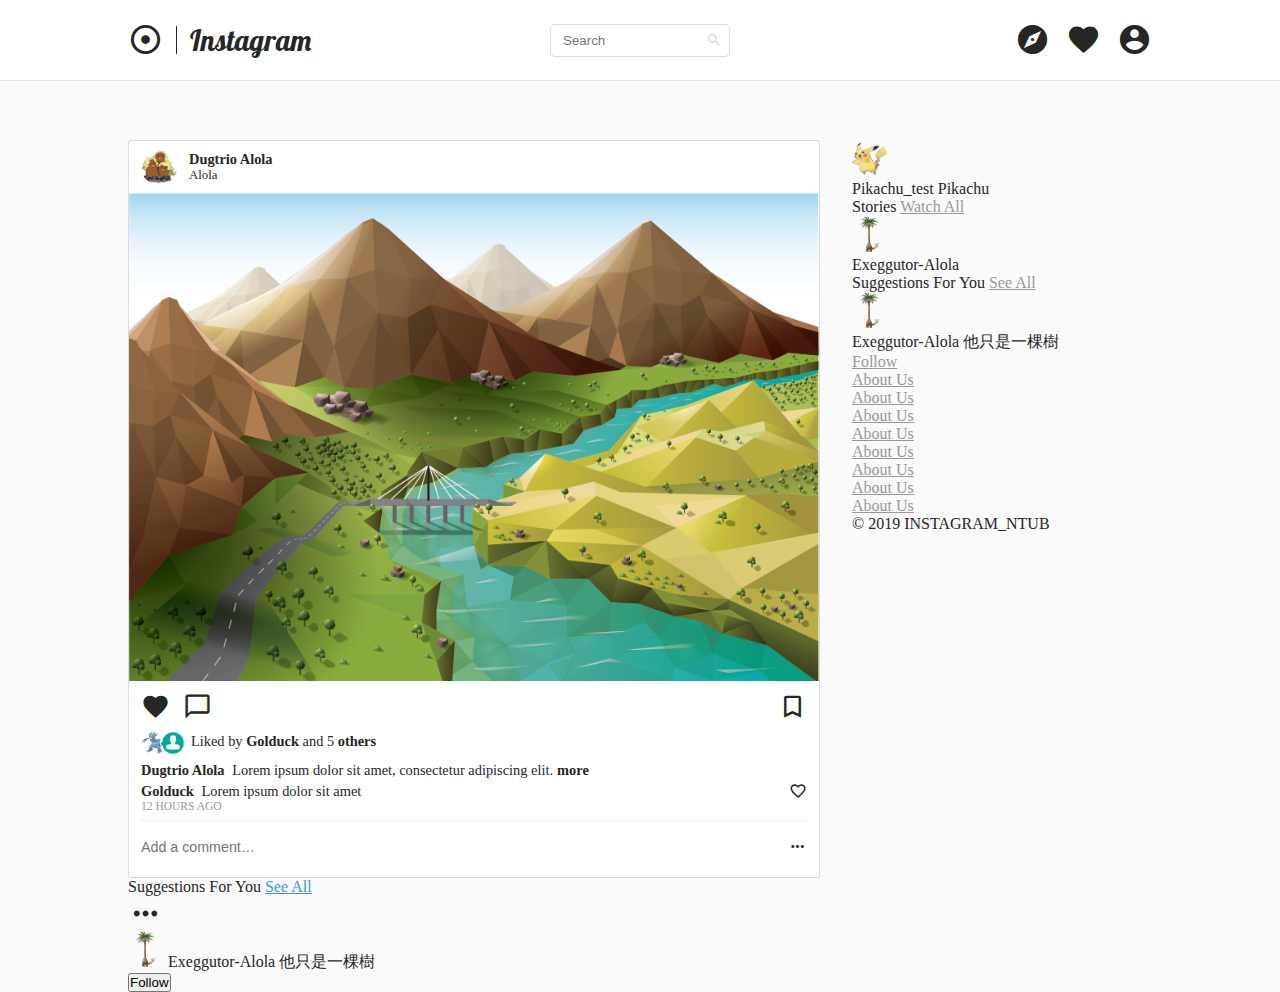
==== index.html @ 0fb7c36b "feat: post - footer" ====
<!DOCTYPE html>
<html lang="en">

<head>
  <meta charset="UTF-8">
  <meta name="viewport"
        content="width=device-width, initial-scale=1.0">
  <meta http-equiv="X-UA-Compatible"
        content="ie=edge">
  <title>Instagram</title>
  <link href="https://fonts.googleapis.com/icon?family=Material+Icons"
        rel="stylesheet">
  <link href="https://fonts.googleapis.com/css?family=Lobster"
        rel="stylesheet">
  <link rel="stylesheet"
        href="css/style.css">
  <link rel="stylesheet"
        href="css/layout.css">
  <link rel="stylesheet"
        href="css/component.css">
</head>

<body>
  <header>
    <div class="container">
      <nav>
        <div class="logo">
          <div class="icon"><i class="material-icons">adjust</i></div>
          <div class="text">Instagram</div>
        </div>
        <form class="search">
          <input type="text"
                 placeholder="Search" />
          <i class="material-icons">search</i>
        </form>
        <div class="action">
          <a href="#"><i class="material-icons">explore</i></a>
          <a href="#"><i class="material-icons">favorite</i></a>
          <a href="#"><i class="material-icons">account_circle</i></a>
        </div>
      </nav>
    </div>
  </header>
  <div class="container main">
    <article>
      <section class="post">
        <div class="header">
          <div class="avatar">
            <img src="images/avatar2.png"
                 alt="avatar" />
          </div>
          <div class="information">
            <a class="name">Dugtrio Alola</a>
            <span class="location">Alola</span>
          </div>
        </div>
        <div class="media">
          <img src="images/picture.png"
               alt="picture">
        </div>
        <div class="content">
          <div class="action-menu">
            <div class="left">
              <span class="like"><i class="material-icons">favorite</i></span>
              <span class="chat"><i class="material-icons">chat_bubble_outline</i></span>
            </div>
            <div class="right">
              <span class="mark"><i class="material-icons">bookmark_border</i></span>
            </div>
          </div>
          <div class="like-member">
            <ul class="avatar-list">
              <li>
                <div class="avatar">
                  <img src="images/avatar4.png"
                       alt="avatar" />
                </div>
              </li>
              <li>
                <div class="avatar">
                  <img src="images/defined.png"
                       alt="avatar" />
                </div>
              </li>
            </ul>
            <span class="text">Liked by <a>Golduck</a> and 5 <a>others</a></span>
          </div>
          <div class="chat-box">
            <ul>
              <li class="header">
                <div class="chat-content">
                  <a class="name">Dugtrio Alola</a>
                  <span class="content">Lorem ipsum dolor sit amet, consectetur adipiscing elit.</span>
                </div>
                <div class="action"><a href="#">more</a></div>
              </li>
              <li>
                <div class="chat-content">
                  <a class="name">Golduck</a>
                  <span class="content">Lorem ipsum dolor sit amet</span>
                </div>
                <div class="action"><a><i class="material-icons">favorite_border</i></a></div>
              </li>
            </ul>
            <span class="time">12 hours ago</span>
          </div>
          <div class="footer">
            <form class="chat-input">
              <input type="text"
                     placeholder="Add a comment…" />
            </form>
            <div class="more"><a><i class="material-icons">more_horiz</i></a></div>
          </div>
        </div>
      </section>
      <section class="suggestions">
        <div class="header">
          <span class="text">
            Suggestions For You
          </span>
          <span class="more">
            <a href=""
               class="more">See All</a>
          </span>
        </div>
        <ul class="box-list">
          <li>
            <span class="clear"><i class="material-icons">more_horiz</i></span>
            <div class="avatar">
              <img src="images/avatar3.png"
                   alt="Exeggutor-Alola"
                   srcset="">
            </div>
            <span class="name">Exeggutor-Alola</span>
            <span class="status">他只是一棵樹</span>
            <div class="button">
              <button>Follow</button>
            </div>
          </li>
        </ul>
      </section>
    </article>
    <aside>
      <div class="personal">
        <div class="avatar">
          <img src="images/avatar1.png"
               alt="Pikachu"
               srcset="">
        </div>
        <div class="text">
          <span class="account">Pikachu_test</span>
          <span class="name">Pikachu</span>
        </div>
      </div>
      <div class="side-box">
        <div class="header">
          <span class="title">
            Stories
          </span>
          <span class="all">
            <a href="#">Watch All</a>
          </span>
        </div>
        <div class="content">
          <ul class="side-list">
            <li>
              <div class="avatar">
                <img src="images/avatar3.png"
                     alt="Exeggutor-Alola">
              </div>
              <div class="information">
                <span class="name">
                  Exeggutor-Alola
                </span>
                <span class="time"></span>
              </div>
            </li>
          </ul>
        </div>
      </div>
      <div class="side-box">
        <div class="header">
          <span class="title">
            Suggestions For You
          </span>
          <span class="all">
            <a href="#">See All</a>
          </span>
        </div>
        <div class="content">
          <ul class="side-list">
            <li>
              <div class="avatar">
                <img src="images/avatar3.png"
                     alt="Exeggutor-Alola">
              </div>
              <div class="information">
                <span class="name">
                  Exeggutor-Alola
                </span>
                <span class="status">
                  他只是一棵樹
                </span>
              </div>
              <div class="action">
                <a href="#">Follow</a>
              </div>
            </li>
          </ul>
        </div>
      </div>
      <footer>
        <ul class="menu">
          <li><a href="#">About Us</a></li>
          <li><a href="#">About Us</a></li>
          <li><a href="#">About Us</a></li>
          <li><a href="#">About Us</a></li>
          <li><a href="#">About Us</a></li>
          <li><a href="#">About Us</a></li>
          <li><a href="#">About Us</a></li>
          <li><a href="#">About Us</a></li>
        </ul>
        <span class="copyright-act">
          © 2019 INSTAGRAM_NTUB
        </span>
      </footer>
    </aside>
  </div>
</body>

</html>
---- css/style.css ----
body {
  background-color: #FAFAFA;
  color: rgb(38, 38, 38);
}

i.material-icons {
  display: block;
  color: rgb(38, 38, 38);
  font-size: 2.2rem;
}

a {
  color: #999999;
  cursor: pointer;
}

a.more {
  color: #3897f0;
}

.post a {
  font-weight: 600;
  color: #262626;
  text-decoration: none;
}

ul li {
  list-style-type: none;
}
---- css/layout.css ----
/* Share layout */

* {
  margin: 0px;
  padding: 0px;
}

.container {
  margin: auto;
  max-width: 1024px;
  width: 100%;
}

header {
  position: fixed;
  z-index: 100;
  width: 100%;
  height: 80px;
  border-bottom: 1px solid rgba(0, 0, 0, .0975);
  background-color: #FFFFFF;
}

nav {
  display: flex;
  flex-direction: row;
  justify-content: space-between;
}

nav .logo, nav .search, nav .action {
  display: inline-flex;
  align-items: center;
  height: 80px;
}

nav .logo {
  flex: 1 1 200px;
  justify-content: flex-start;
}

nav .logo .icon {
  display: flex;
  align-items: center;
}

nav .logo .icon::after {
  display: block;
  margin: 0 0.8rem;
  width: 1px;
  height: 1.8rem;
  background-color: rgb(38, 38, 38);
  content: ' ';
}

nav .logo .text {
  font-size: 1.8em;
  font-family: 'Lobster', cursive;
}

nav .search {
  position: relative;
  flex: 0 0 180px;
}

nav .search input {
  padding: 0.5rem 0.75rem;
  padding-right: 1.5rem;
  width: 100%;
  outline: none;
  border: 1px solid #dbdbdb;
  border-radius: 5px;
}

nav .search i {
  position: absolute;
  right: 0.5rem;
  color: #dbdbdb;
  font-size: 1rem;
  ;
}

nav .action {
  flex: 1 1 200px;
  justify-content: flex-end;
}

nav .action a {
  margin-left: 1rem;
  text-decoration: none;
}

nav .action a:nth-child(1) {
  margin-left: auto;
}

nav .action a i {
  color: rgb(38, 38, 38);
  font-size: 2.2rem;
}

.main {
  display: flex;
  flex-direction: row;
  padding-top: 140px;
}

.main article {
  display: inline-flex;
  flex: 1 1 auto;
  flex-direction: column;
  margin-right: 2rem;
}

.main aside {
  display: inline-flex;
  flex: 0 0 300px;
  flex-direction: column;
}

/* Share layout end */

/* Post layout */

.post {
  border: 1px solid #dbdbdb;
  border-radius: 2px;
  background-color: #FFFFFF;
}

.post>.header {
  display: flex;
  align-items: center;
  padding: 0.5rem 0.75rem;
}

.post>.header .information {
  display: inline-flex;
  flex-direction: column;
  margin-left: 0.75rem;
  color: #262626;
}

.post>.header .information .name {
  font-size: 0.9em;
}

.post>.header .information .location {
  font-size: 0.8em;
}

.post>.media img {
  width: 100%;
}

.post>.content {
  display: flex;
  flex-direction: column;
  padding: 0.5rem 0.75rem;
  font-size: 0.9em;
}

.post>.content>.footer {
  display: flex;
  flex-direction: row;
  padding: 0.75rem 0;
  padding-top: 1rem;
  border-top: 1px solid #efefef;
  font-size: 0.9em;
}

.post>.content>.footer form {
  display: inline-flex;
  flex: 1 1 auto;
}

.post>.content>.footer form input {
  outline: none;
  border: none;
  font-size: 1.1em;
}

.post>.content>.footer .more {
  display: inline-flex;
  flex: 0 0 36px;
  justify-content: flex-end;
}

.post>.content>.footer .more i {
  font-size: 1.5em;
}

/* Post layout end */
---- css/component.css ----
/* Avatar */

.avatar {
  display: inline-flex;
  overflow: hidden;
  align-items: center;
  justify-content: center;
  width: 36px;
  height: 36px;
  border-radius: 50%;
}

.avatar img {
  max-width: 100%;
  max-height: 100%;
}

/* Avatar end */

/* Action-menu */

.action-menu {
  display: flex;
  justify-content: space-between;
  margin-bottom: 0.5rem;
}

.action-menu i {
  font-size: 1.8rem;
}

.action-menu .left {
  display: inline-flex;
  flex-direction: row;
}

.action-menu .left i {
  margin-right: 0.8rem;
}

/* Action-menu end */

/* Like-member */

.like-member {
  display: flex;
  align-items: center;
  flex-direction: row;
  margin-bottom: 0.5rem;
}

.like-member .avatar-list {
  position: relative;
  width: 50px;
  height: 24px;
}

.like-member .avatar-list li {
  position: absolute;
}

.like-member .avatar-list li:nth-child(2) {
  right: 5px;
}

.like-member .avatar-list li .avatar {
  width: 24px;
  height: 24px;
  border: 1px solid #ffffff;
}

/* Like-member end */

/* Chat-box */

.chat-box ul {
  display: flex;
  flex-direction: column;
}

.chat-box ul li {
  display: inline-flex;
  align-items: center;
  justify-content: space-between;
  margin-bottom: 0.25rem;
}

.chat-box ul li:nth-last-child(1) {
  margin-bottom: auto;
}

.chat-box ul li.header {
  justify-content: flex-start;
}

.chat-box ul li .chat-content .name {
  margin-right: 0.25rem;
}

.chat-box ul li .action {
  margin-left: 0.25rem;
}

.chat-box ul li .action i {
  font-size: 1.1rem;
}

.chat-box .time {
  display: block;
  margin-bottom: 0.5rem;
  color: rgb(153, 153, 153);
  text-transform: uppercase;
  font-size: 0.8em;
}

/* Chat-box end */
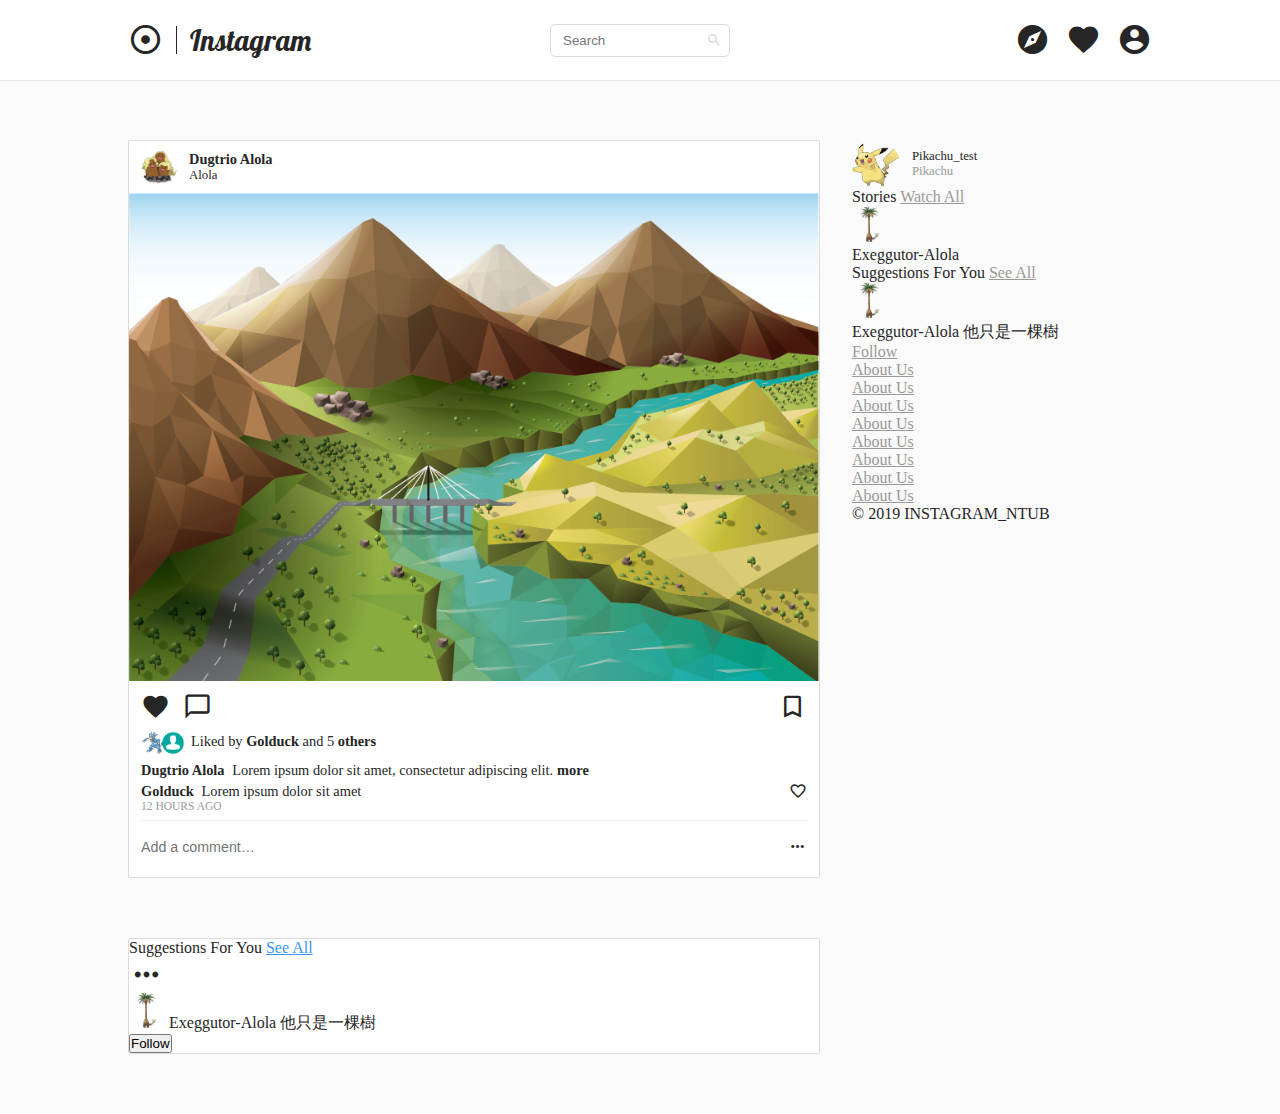
==== commit 668d8968: "feat: personal - avatar & text" ====
--- a/index.html
+++ b/index.html
@@ -144,8 +144,7 @@
       <div class="personal">
         <div class="avatar">
           <img src="images/avatar1.png"
-               alt="Pikachu"
-               srcset="">
+               alt="Pikachu">
         </div>
         <div class="text">
           <span class="account">Pikachu_test</span>
--- a/css/layout.css
+++ b/css/layout.css
@@ -110,6 +110,10 @@
   margin-right: 2rem;
 }
 
+.main article section {
+  margin-bottom: 60px;
+}
+
 .main aside {
   display: inline-flex;
   flex: 0 0 300px;
@@ -189,3 +193,13 @@
 }
 
 /* Post layout end */
+
+/* Suggestions layout */
+
+.suggestions {
+  border: 1px solid #dbdbdb;
+  border-radius: 2px;
+  background-color: #FFFFFF;
+}
+
+/* Suggestions layout end */
--- a/css/component.css
+++ b/css/component.css
@@ -114,3 +114,30 @@
 }
 
 /* Chat-box end */
+
+/* Personal */
+
+.personal {
+  display: flex;
+  flex-direction: row;
+}
+
+.personal .avatar {
+  flex: 0 0 48px;
+  height: 48px;
+}
+
+.personal .text {
+  display: inline-flex;
+  margin-left: 0.75rem;
+  flex: 1 1 auto;
+  flex-direction: column;
+  justify-content: center;
+  font-size: 0.8em;
+}
+
+.personal .text .name {
+  color: #999999;
+}
+
+/* Personal end */
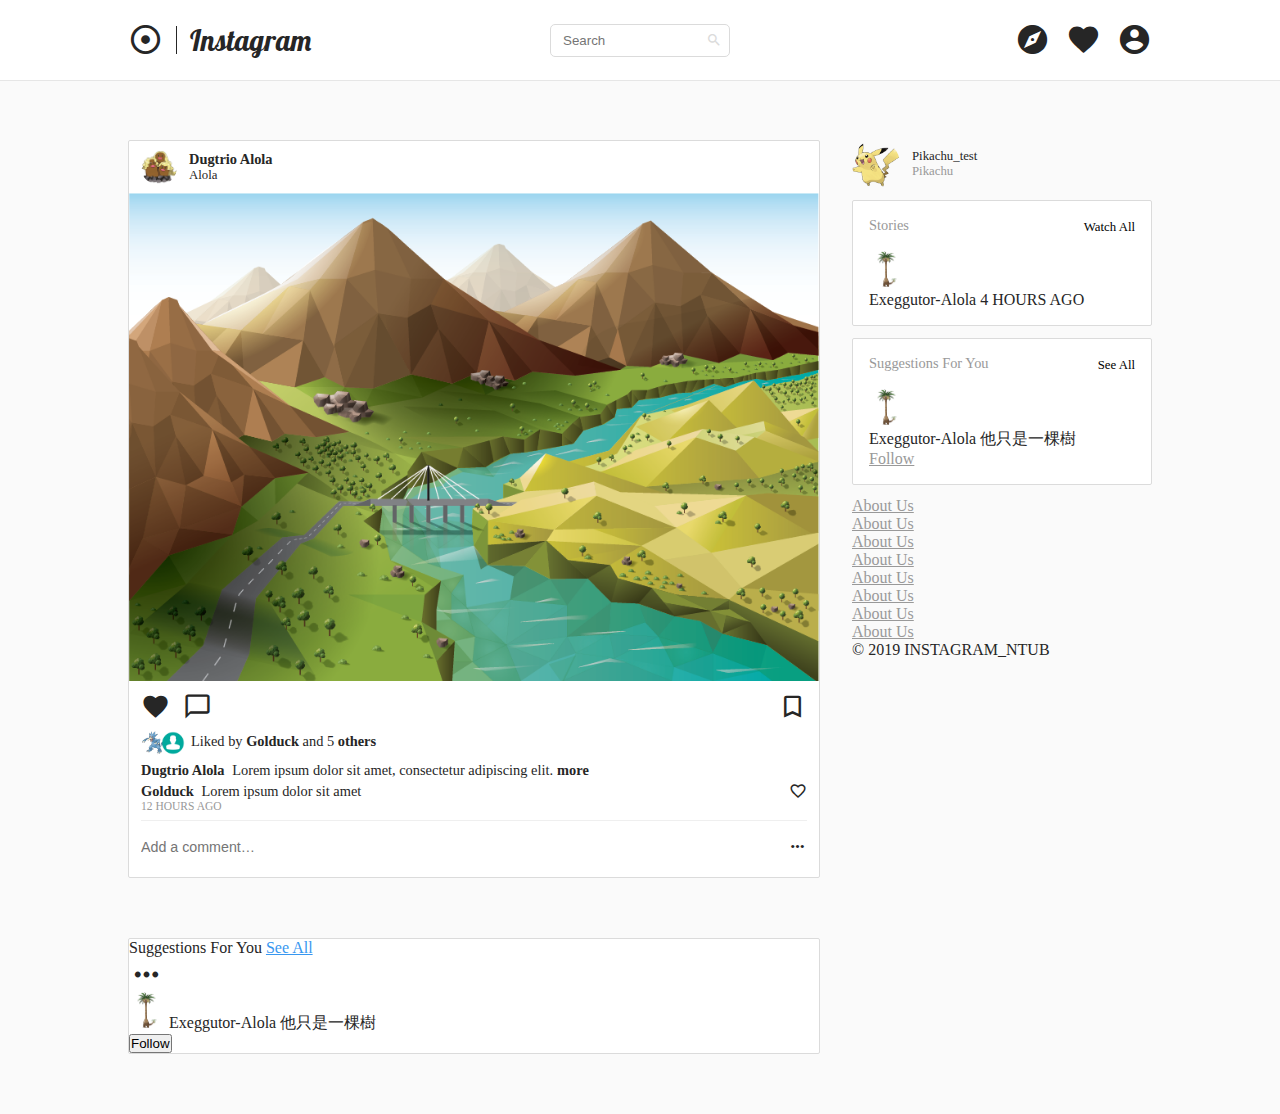
==== commit 22f6c839: "feat: side-box header" ====
--- a/index.html
+++ b/index.html
@@ -171,7 +171,7 @@
                 <span class="name">
                   Exeggutor-Alola
                 </span>
-                <span class="time"></span>
+                <span class="time">4 hours ago</span>
               </div>
             </li>
           </ul>
--- a/css/layout.css
+++ b/css/layout.css
@@ -202,4 +202,8 @@
   background-color: #FFFFFF;
 }
 
+aside>* {
+  margin-bottom: 0.75rem;
+}
+
 /* Suggestions layout end */
--- a/css/component.css
+++ b/css/component.css
@@ -123,16 +123,16 @@
 }
 
 .personal .avatar {
-  flex: 0 0 48px;
+  width: 48px;
   height: 48px;
 }
 
 .personal .text {
   display: inline-flex;
-  margin-left: 0.75rem;
   flex: 1 1 auto;
   flex-direction: column;
   justify-content: center;
+  margin-left: 0.75rem;
   font-size: 0.8em;
 }
 
@@ -141,3 +141,37 @@
 }
 
 /* Personal end */
+
+/* Side-box */
+
+.side-box {
+  padding: 1rem;
+  border: 1px solid #dbdbdb;
+  border-radius: 2px;
+  background-color: #FFFFFF;
+}
+
+.side-box .header {
+  display: flex;
+  flex-direction: row;
+  justify-content: space-between;
+  margin-bottom: 1rem;
+}
+
+.side-box .header .title {
+  color: #999999;
+  font-weight: 600px;
+  font-size: 0.9em;
+}
+
+.side-box .header .all a {
+  color: #000000;
+  text-decoration: none;
+  font-size: 0.8em;
+}
+
+.side-box .content .side-list li .time {
+  text-transform: uppercase;
+}
+
+/* Side-box end */
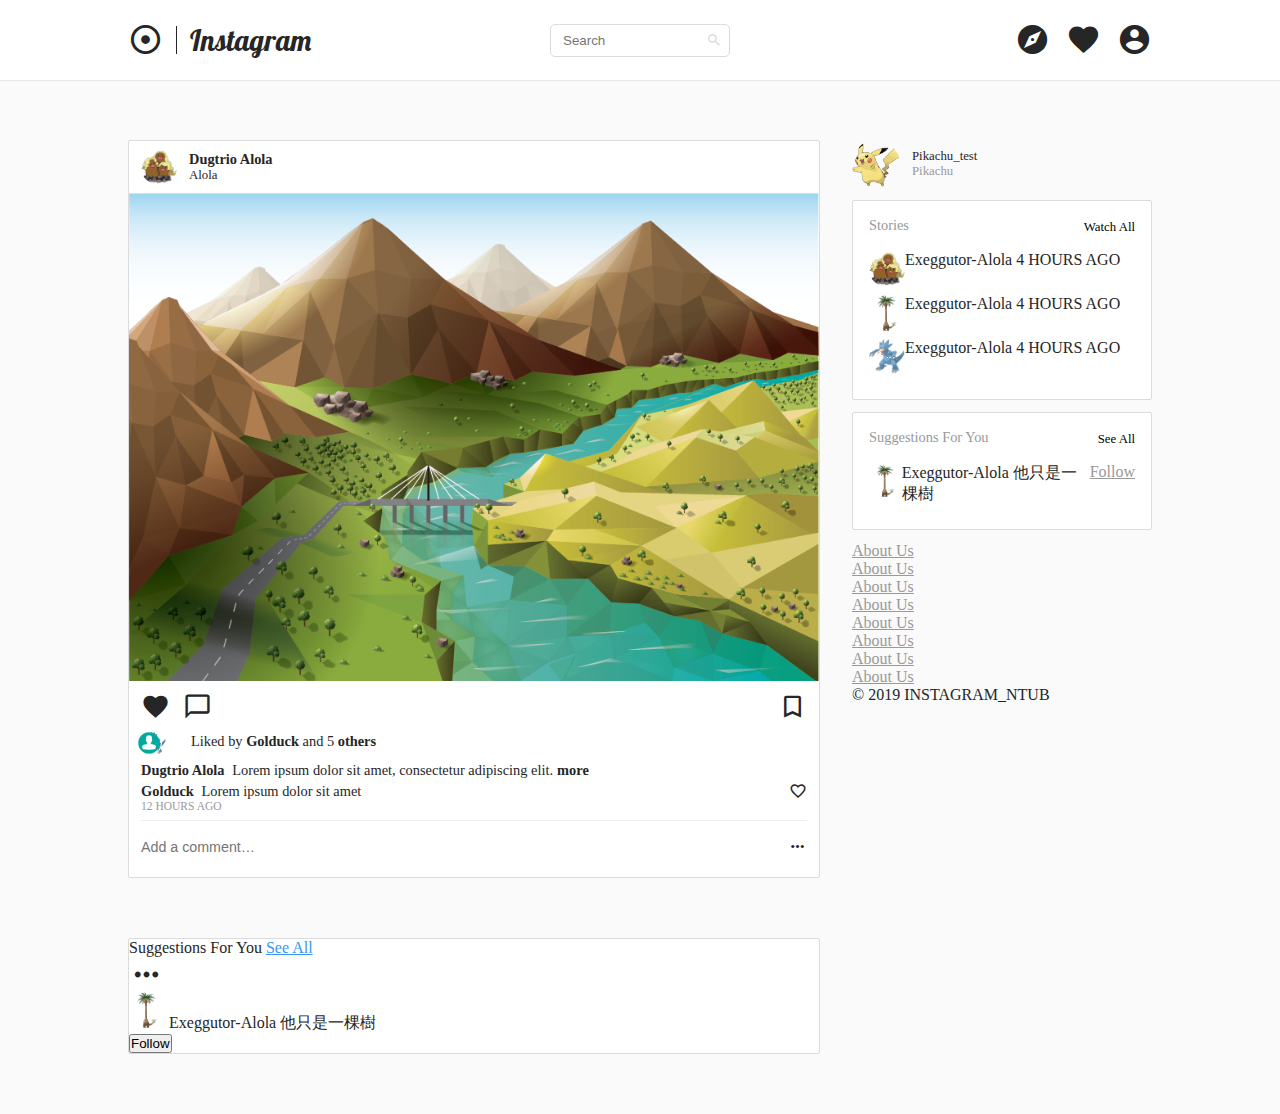
==== commit 7340d0e9: "refactor: side-list > avatar-list" ====
--- a/index.html
+++ b/index.html
@@ -161,10 +161,34 @@
           </span>
         </div>
         <div class="content">
-          <ul class="side-list">
+          <ul class="avatar-list">
+            <li>
+              <div class="avatar">
+                <img src="images/avatar2.png"
+                     alt="Exeggutor-Alola">
+              </div>
+              <div class="information">
+                <span class="name">
+                  Exeggutor-Alola
+                </span>
+                <span class="time">4 hours ago</span>
+              </div>
+            </li>
             <li>
               <div class="avatar">
                 <img src="images/avatar3.png"
+                     alt="Exeggutor-Alola">
+              </div>
+              <div class="information">
+                <span class="name">
+                  Exeggutor-Alola
+                </span>
+                <span class="time">4 hours ago</span>
+              </div>
+            </li>
+            <li>
+              <div class="avatar">
+                <img src="images/avatar4.png"
                      alt="Exeggutor-Alola">
               </div>
               <div class="information">
@@ -187,7 +211,7 @@
           </span>
         </div>
         <div class="content">
-          <ul class="side-list">
+          <ul class="avatar-list">
             <li>
               <div class="avatar">
                 <img src="images/avatar3.png"
--- a/css/component.css
+++ b/css/component.css
@@ -170,7 +170,18 @@
   font-size: 0.8em;
 }
 
-.side-box .content .side-list li .time {
+ul.avatar-list {
+  display: flex;
+  flex-direction: column;
+}
+
+ul.avatar-list li {
+  display: inline-flex;
+  width: 100%;
+  margin-bottom: 0.5rem;
+}
+
+ul.avatar-list li .information .time {
   text-transform: uppercase;
 }
 
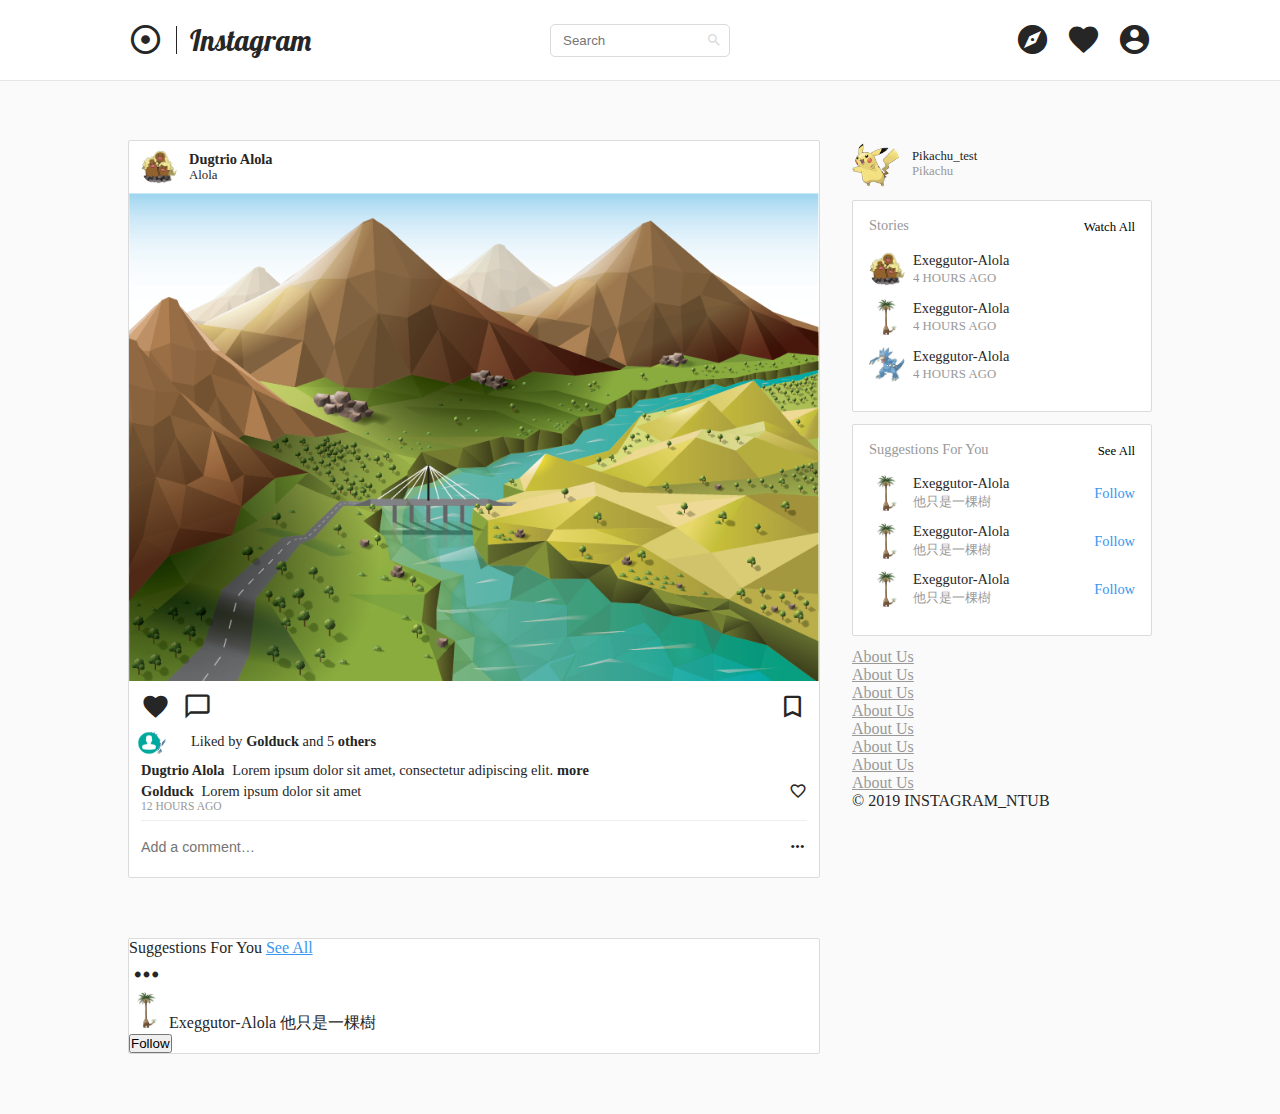
==== commit c2ab2869: "feat: avatar-list css&layout" ====
--- a/index.html
+++ b/index.html
@@ -229,6 +229,40 @@
                 <a href="#">Follow</a>
               </div>
             </li>
+            <li>
+              <div class="avatar">
+                <img src="images/avatar3.png"
+                     alt="Exeggutor-Alola">
+              </div>
+              <div class="information">
+                <span class="name">
+                  Exeggutor-Alola
+                </span>
+                <span class="status">
+                  他只是一棵樹
+                </span>
+              </div>
+              <div class="action">
+                <a href="#">Follow</a>
+              </div>
+            </li>
+            <li>
+              <div class="avatar">
+                <img src="images/avatar3.png"
+                     alt="Exeggutor-Alola">
+              </div>
+              <div class="information">
+                <span class="name">
+                  Exeggutor-Alola
+                </span>
+                <span class="status">
+                  他只是一棵樹
+                </span>
+              </div>
+              <div class="action">
+                <a href="#">Follow</a>
+              </div>
+            </li>
           </ul>
         </div>
       </div>
--- a/css/component.css
+++ b/css/component.css
@@ -170,6 +170,10 @@
   font-size: 0.8em;
 }
 
+/* Side-box end */
+
+/* Avatar-list  */
+
 ul.avatar-list {
   display: flex;
   flex-direction: column;
@@ -177,12 +181,43 @@
 
 ul.avatar-list li {
   display: inline-flex;
+  align-items: center;
+  margin-bottom: 0.75rem;
   width: 100%;
-  margin-bottom: 0.5rem;
+}
+
+ul.avatar-list li .avatar {
+  margin-right: 0.5rem;
+}
+
+ul.avatar-list li .information {
+  flex: auto;
+}
+
+ul.avatar-list li .information .name {
+  display: block;
+  font-size: 0.9em;
+  margin-bottom: 2px;
 }
 
 ul.avatar-list li .information .time {
+  display: block;
+  color: #999999;
   text-transform: uppercase;
-}
-
-/* Side-box end */
+  font-size: 0.8em;
+}
+
+ul.avatar-list li .information .status {
+  display: block;
+  color: #999999;
+  text-transform: uppercase;
+  font-size: 0.8em;
+}
+
+ul.avatar-list li .action a {
+  font-size: 0.9em;
+  color: #3897f0;
+  text-decoration: navajowhite;
+}
+
+/* Avatar-list end  */
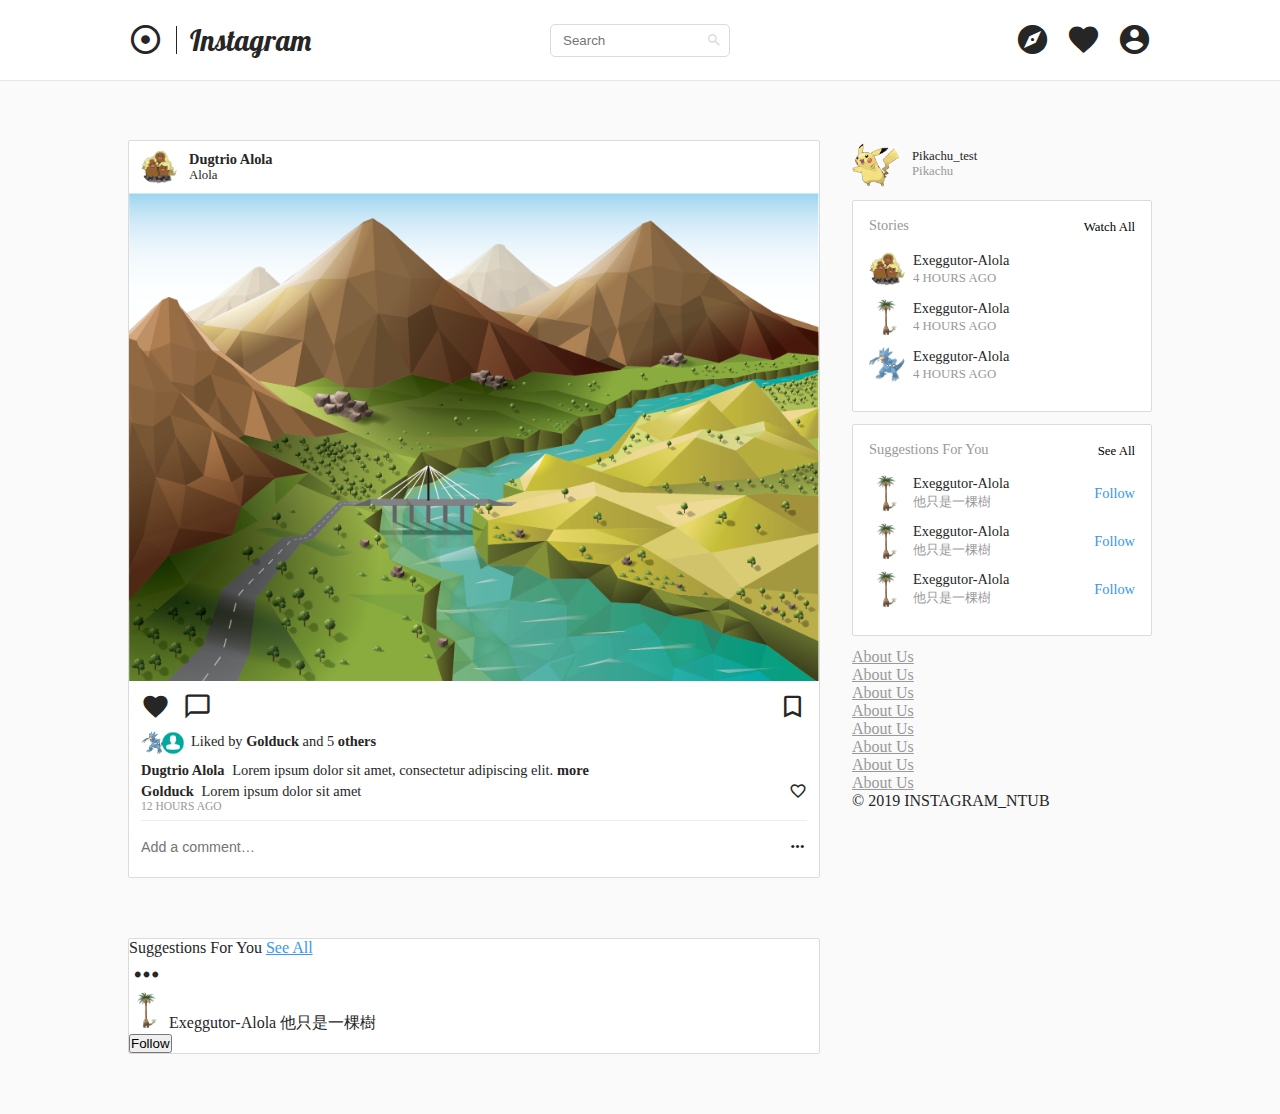
==== commit d92287f2: "fix: like member style" ====
--- a/index.html
+++ b/index.html
@@ -69,7 +69,7 @@
             </div>
           </div>
           <div class="like-member">
-            <ul class="avatar-list">
+            <ul class="avatar-icon">
               <li>
                 <div class="avatar">
                   <img src="images/avatar4.png"
@@ -151,7 +151,7 @@
           <span class="name">Pikachu</span>
         </div>
       </div>
-      <div class="side-box">
+      <div class="list-box">
         <div class="header">
           <span class="title">
             Stories
@@ -201,7 +201,7 @@
           </ul>
         </div>
       </div>
-      <div class="side-box">
+      <div class="list-box">
         <div class="header">
           <span class="title">
             Suggestions For You
--- a/css/component.css
+++ b/css/component.css
@@ -49,21 +49,21 @@
   margin-bottom: 0.5rem;
 }
 
-.like-member .avatar-list {
+.like-member .avatar-icon {
   position: relative;
   width: 50px;
   height: 24px;
 }
 
-.like-member .avatar-list li {
+.like-member .avatar-icon li {
   position: absolute;
 }
 
-.like-member .avatar-list li:nth-child(2) {
+.like-member .avatar-icon li:nth-child(2) {
   right: 5px;
 }
 
-.like-member .avatar-list li .avatar {
+.like-member .avatar-icon li .avatar {
   width: 24px;
   height: 24px;
   border: 1px solid #ffffff;
@@ -142,35 +142,35 @@
 
 /* Personal end */
 
-/* Side-box */
-
-.side-box {
+/* list-box */
+
+.list-box {
   padding: 1rem;
   border: 1px solid #dbdbdb;
   border-radius: 2px;
   background-color: #FFFFFF;
 }
 
-.side-box .header {
+.list-box .header {
   display: flex;
   flex-direction: row;
   justify-content: space-between;
   margin-bottom: 1rem;
 }
 
-.side-box .header .title {
+.list-box .header .title {
   color: #999999;
   font-weight: 600px;
   font-size: 0.9em;
 }
 
-.side-box .header .all a {
+.list-box .header .all a {
   color: #000000;
   text-decoration: none;
   font-size: 0.8em;
 }
 
-/* Side-box end */
+/* list-box end */
 
 /* Avatar-list  */
 
@@ -196,8 +196,8 @@
 
 ul.avatar-list li .information .name {
   display: block;
+  margin-bottom: 2px;
   font-size: 0.9em;
-  margin-bottom: 2px;
 }
 
 ul.avatar-list li .information .time {
@@ -215,9 +215,9 @@
 }
 
 ul.avatar-list li .action a {
-  font-size: 0.9em;
   color: #3897f0;
   text-decoration: navajowhite;
+  font-size: 0.9em;
 }
 
 /* Avatar-list end  */
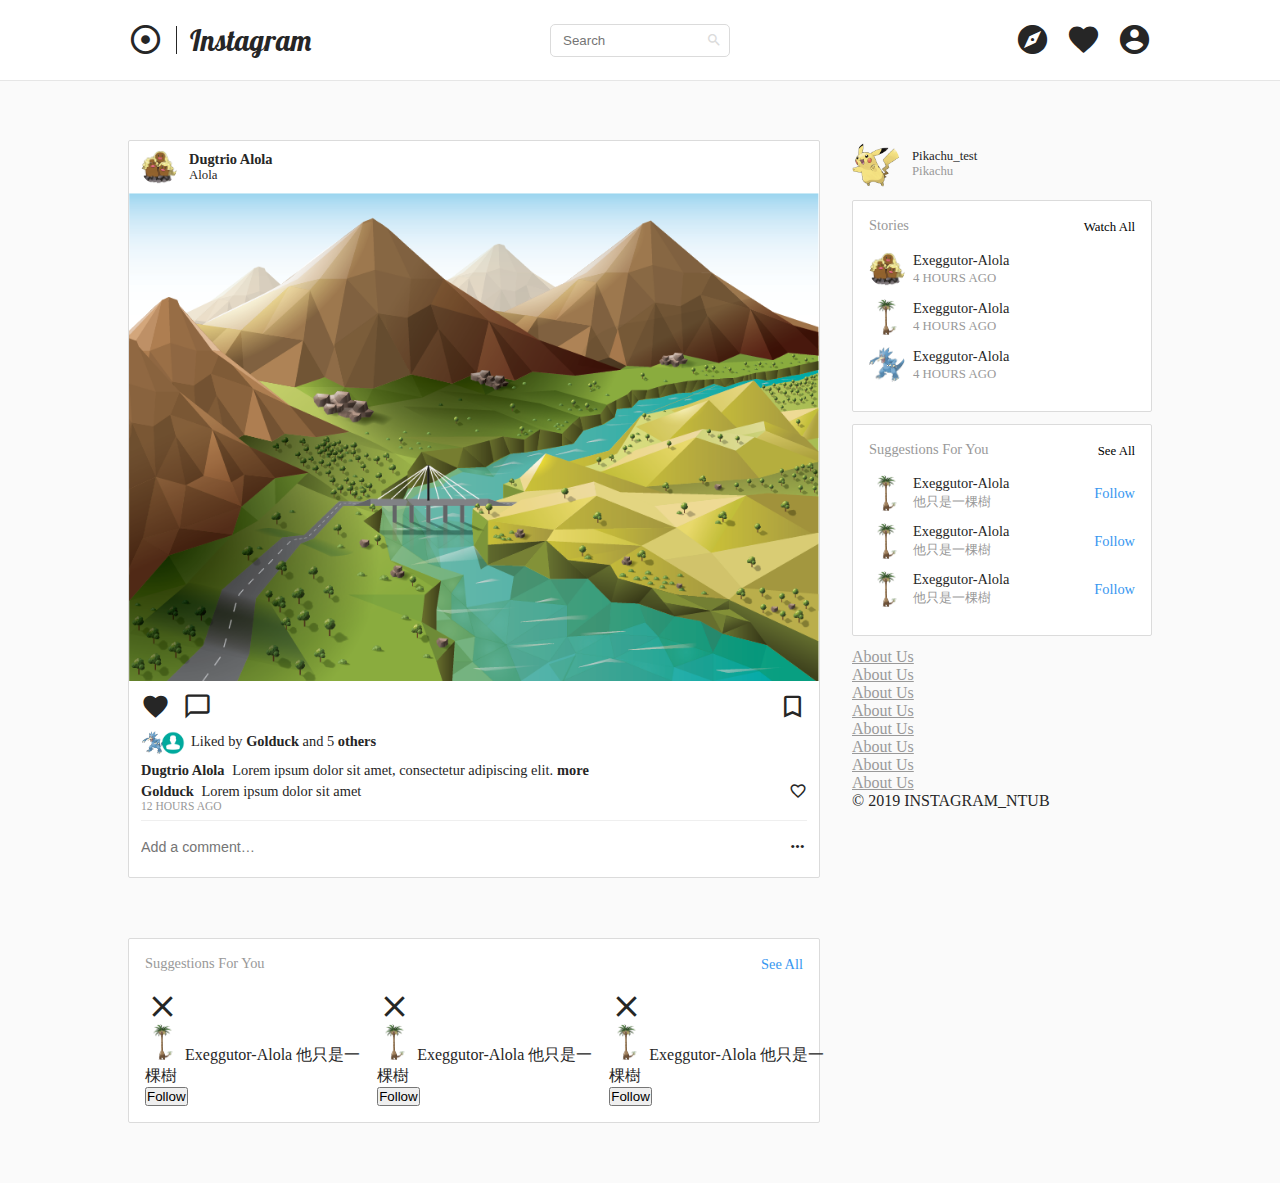
==== commit 99c150e7: "feat: box-list" ====
--- a/index.html
+++ b/index.html
@@ -113,19 +113,44 @@
           </div>
         </div>
       </section>
-      <section class="suggestions">
+      <section class="suggestions list-box">
         <div class="header">
-          <span class="text">
+          <span class="title">
             Suggestions For You
           </span>
-          <span class="more">
-            <a href=""
-               class="more">See All</a>
+          <span class="all">
+            <a href="#">See All</a>
           </span>
         </div>
         <ul class="box-list">
           <li>
-            <span class="clear"><i class="material-icons">more_horiz</i></span>
+            <span class="clear"><i class="material-icons">clear</i></span>
+            <div class="avatar">
+              <img src="images/avatar3.png"
+                   alt="Exeggutor-Alola"
+                   srcset="">
+            </div>
+            <span class="name">Exeggutor-Alola</span>
+            <span class="status">他只是一棵樹</span>
+            <div class="button">
+              <button>Follow</button>
+            </div>
+          </li>
+          <li>
+            <span class="clear"><i class="material-icons">clear</i></span>
+            <div class="avatar">
+              <img src="images/avatar3.png"
+                   alt="Exeggutor-Alola"
+                   srcset="">
+            </div>
+            <span class="name">Exeggutor-Alola</span>
+            <span class="status">他只是一棵樹</span>
+            <div class="button">
+              <button>Follow</button>
+            </div>
+          </li>
+          <li>
+            <span class="clear"><i class="material-icons">clear</i></span>
             <div class="avatar">
               <img src="images/avatar3.png"
                    alt="Exeggutor-Alola"
--- a/css/layout.css
+++ b/css/layout.css
@@ -202,8 +202,23 @@
   background-color: #FFFFFF;
 }
 
+.list-box .header span.title {
+  font-weight: 500;
+  font-size: 0.9em;
+}
+
+.suggestions .header span.all a {
+  color: #3897f0;
+  font-weight: 500;
+  font-size: 0.9em;
+}
+
+/* Suggestions layout end */
+
+/* Aside layout */
+
 aside>* {
   margin-bottom: 0.75rem;
 }
 
-/* Suggestions layout end */
+/* Aside layout end */
--- a/css/component.css
+++ b/css/component.css
@@ -141,6 +141,21 @@
 }
 
 /* Personal end */
+
+/* Box-list */
+
+ul.box-list {
+  width: 100%;
+  display: flex;
+  flex-direction: row;
+}
+
+ul.box-list li {
+  flex: 1 0 33%;
+  margin-right: 15px;
+}
+
+/* Box-list end */
 
 /* list-box */
 
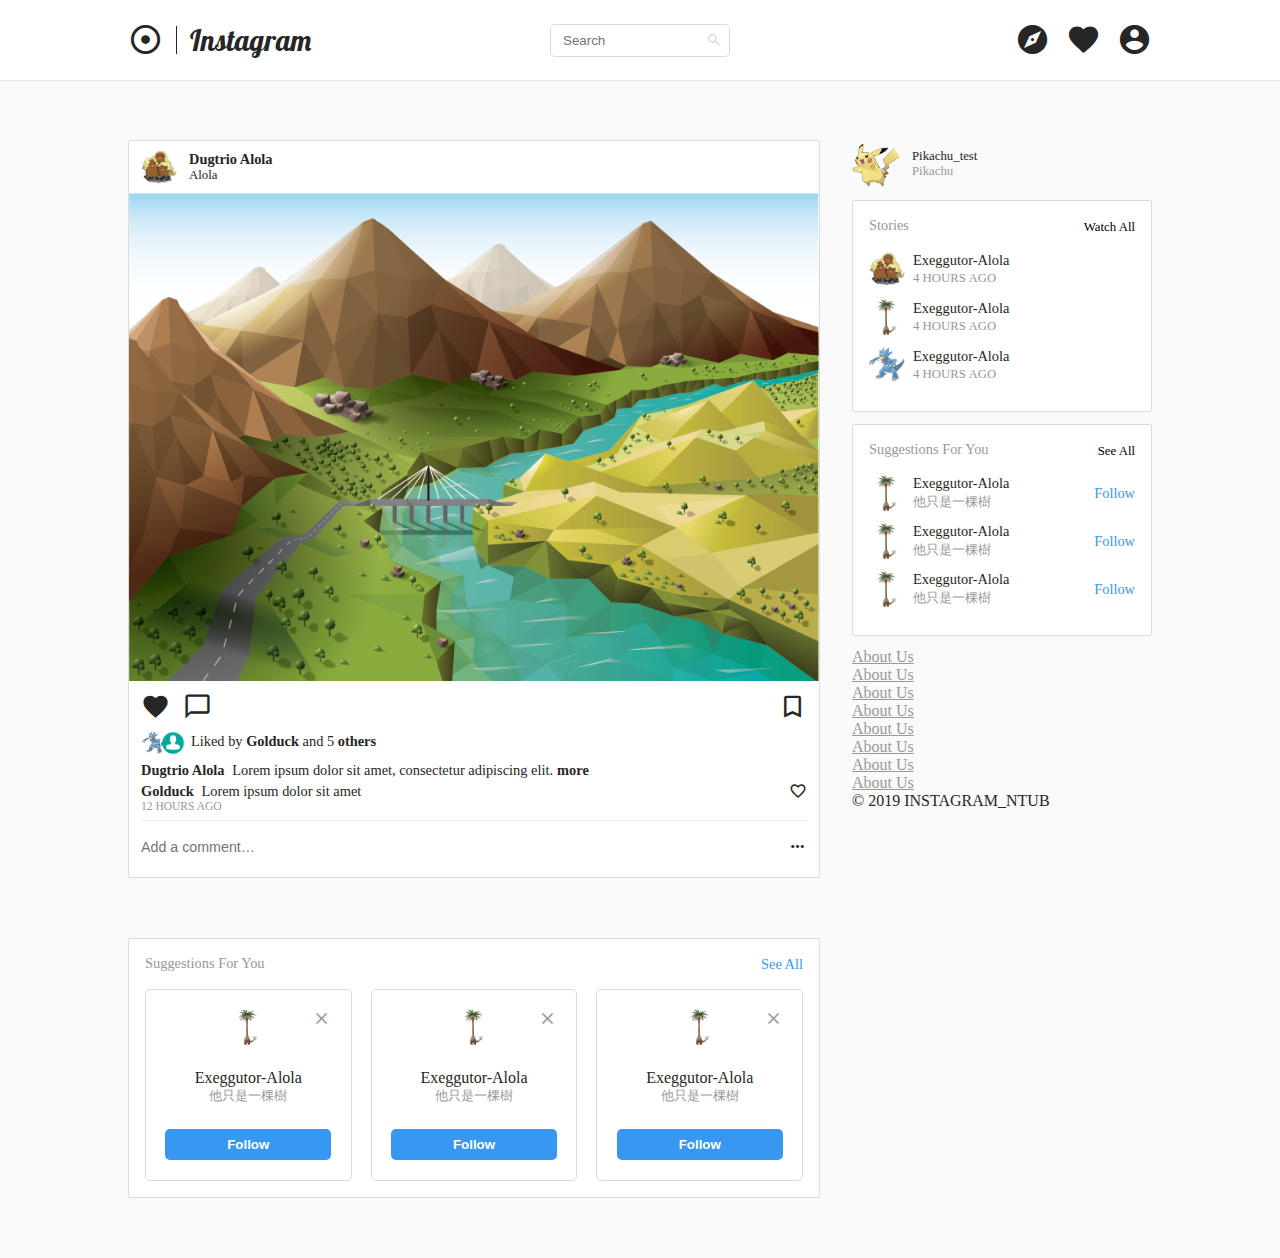
==== commit 86aba157: "feat: box-list" ====
--- a/index.html
+++ b/index.html
@@ -130,8 +130,10 @@
                    alt="Exeggutor-Alola"
                    srcset="">
             </div>
-            <span class="name">Exeggutor-Alola</span>
-            <span class="status">他只是一棵樹</span>
+            <div class="information">
+              <span class="name">Exeggutor-Alola</span>
+              <span class="status">他只是一棵樹</span>
+            </div>
             <div class="button">
               <button>Follow</button>
             </div>
@@ -143,8 +145,10 @@
                    alt="Exeggutor-Alola"
                    srcset="">
             </div>
-            <span class="name">Exeggutor-Alola</span>
-            <span class="status">他只是一棵樹</span>
+            <div class="information">
+              <span class="name">Exeggutor-Alola</span>
+              <span class="status">他只是一棵樹</span>
+            </div>
             <div class="button">
               <button>Follow</button>
             </div>
@@ -156,8 +160,10 @@
                    alt="Exeggutor-Alola"
                    srcset="">
             </div>
-            <span class="name">Exeggutor-Alola</span>
-            <span class="status">他只是一棵樹</span>
+            <div class="information">
+              <span class="name">Exeggutor-Alola</span>
+              <span class="status">他只是一棵樹</span>
+            </div>
             <div class="button">
               <button>Follow</button>
             </div>
--- a/css/component.css
+++ b/css/component.css
@@ -145,14 +145,81 @@
 /* Box-list */
 
 ul.box-list {
+  display: flex;
+  flex-direction: row;
   width: 100%;
-  display: flex;
-  flex-direction: row;
 }
 
 ul.box-list li {
-  flex: 1 0 33%;
-  margin-right: 15px;
+  position: relative;
+  display: inline-flex;
+  align-items: center;
+  flex: 1 1 33%;
+  flex-direction: column;
+  margin-right: 1.2rem;
+  padding: 1.2rem;
+  border: 1px solid #dbdbdb;
+  border-radius: 5px;
+}
+
+ul.box-list li:nth-last-child(1) {
+  margin-right: auto;
+}
+
+ul.box-list li .clear {
+  position: absolute;
+  top: 1.2rem;
+  right: 1.2rem;
+  cursor: pointer;
+}
+
+ul.box-list li .clear i {
+  color: #999999;
+  font-size: 1.2em;
+}
+
+ul.box-list li .avatar {
+  margin-bottom: 1.5rem;
+}
+
+ul.box-list li .information {
+  display: inline-flex;
+  align-items: center;
+  flex-direction: column;
+  margin-bottom: 1.5rem;
+}
+
+ul.box-list li .information .name {
+  margin-bottom: 0.1em;
+  text-align: center;
+  font-weight: 500;
+}
+
+ul.box-list li .information .status {
+  color: #999999;
+  font-size: 0.8em;
+}
+
+ul.box-list li .button {
+  display: inline-flex;
+  width: 100%;
+}
+
+ul.box-list li .button button {
+  flex: auto;
+  padding: 0.5rem;
+  outline: none;
+  border: none;
+  border-radius: 5px;
+  background-color: #3897f0;
+  color: #FFFFFF;
+  font-weight: bold;
+  cursor: pointer;
+  transition: 300ms ease-in;
+}
+
+ul.box-list li .button button:hover {
+  background-color: #287dcd;
 }
 
 /* Box-list end */
